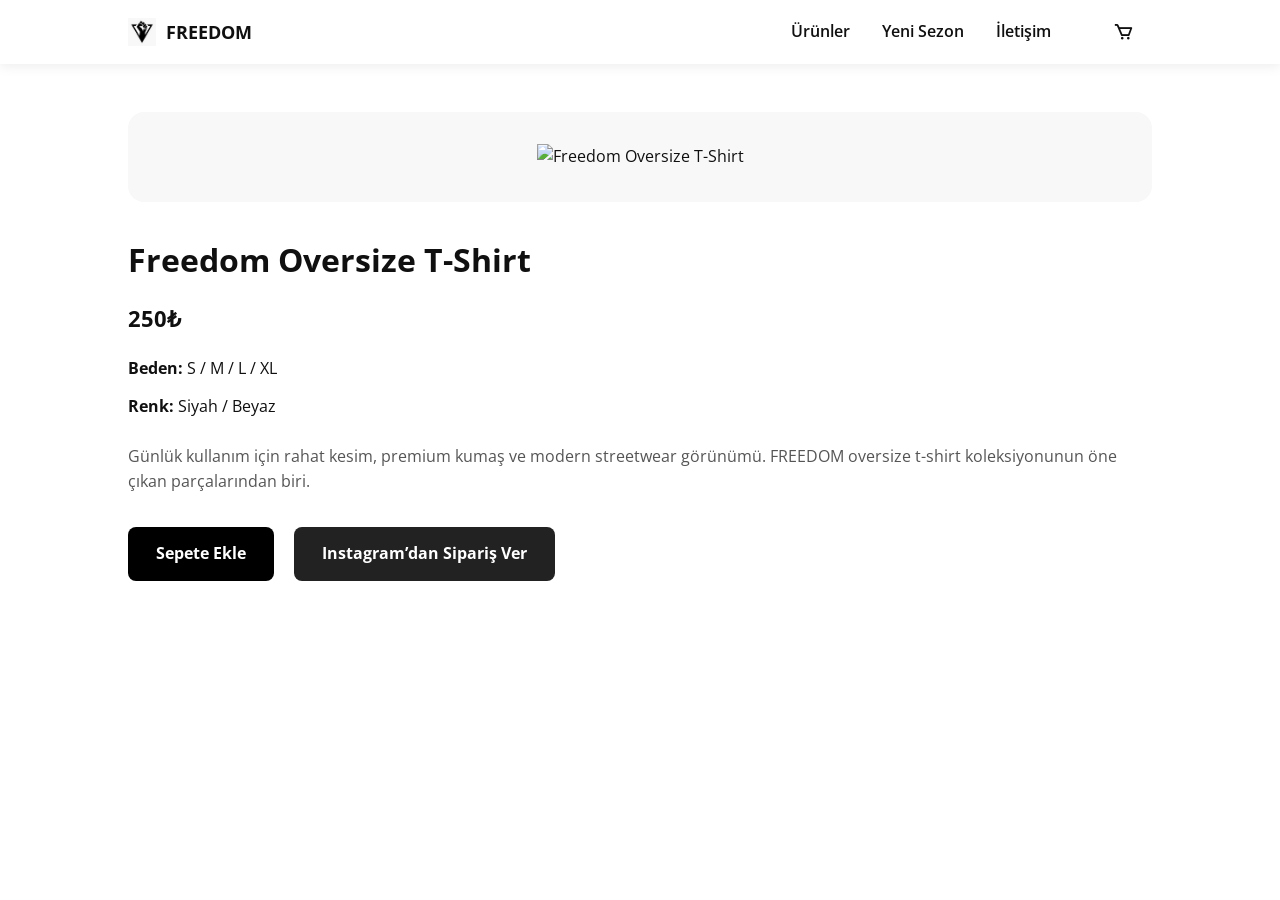
==== urun1.html @ 4a652e44 "Create urun1.html" ====
<!DOCTYPE html>
<html lang="tr">
<head>
    <meta charset="UTF-8">
    <meta name="viewport" content="width=device-width, initial-scale=1.0">
    <title>Freedom Oversize T-Shirt | FREEDOM</title>

    <link href='https://cdn.jsdelivr.net/npm/boxicons@2.0.5/css/boxicons.min.css' rel='stylesheet'>
    <link rel="stylesheet" href="css/styles.css">
</head>
<body>

    <header class="l-header">
        <nav class="nav bd-grid">
            <div>
                <a href="index.html" class="nav__logo">
                    <img src="img/logo.png" alt="FREEDOM Logo" class="logo-img">
                    <span>FREEDOM</span>
                </a>
            </div>

            <div class="nav__menu">
                <ul class="nav__list">
                    <li class="nav__item"><a href="index.html#featured" class="nav__link">Ürünler</a></li>
                    <li class="nav__item"><a href="index.html#new" class="nav__link">Yeni Sezon</a></li>
                    <li class="nav__item"><a href="index.html#iletisim" class="nav__link">İletişim</a></li>
                </ul>
            </div>

            <div>
                <a href="index.html#featured" class="nav__cart-link">
                    <i class='bx bx-cart nav__cart'></i>
                </a>
            </div>
        </nav>
    </header>

    <main class="section" style="padding-top: 7rem;">
        <div class="bd-grid" style="grid-template-columns: 1fr; gap: 3rem;">
            
            <div style="display: grid; grid-template-columns: 1fr; gap: 2rem; align-items: center;">
                
                <div style="background:#f8f8f8; border-radius:16px; padding:2rem; text-align:center;">
                    <img src="img/tshirt1.jpeg" alt="Freedom Oversize T-Shirt" style="max-width: 100%; width: 380px;">
                </div>

                <div>
                    <h1 style="font-size:2rem; margin-bottom:1rem;">Freedom Oversize T-Shirt</h1>
                    <p style="font-size:1.4rem; font-weight:700; margin-bottom:1.2rem;">250₺</p>

                    <p style="margin-bottom:.8rem;"><strong>Beden:</strong> S / M / L / XL</p>
                    <p style="margin-bottom:1.5rem;"><strong>Renk:</strong> Siyah / Beyaz</p>

                    <p style="margin-bottom:2rem; color:#555;">
                        Günlük kullanım için rahat kesim, premium kumaş ve modern streetwear görünümü.
                        FREEDOM oversize t-shirt koleksiyonunun öne çıkan parçalarından biri.
                    </p>

                    <a href="#" class="button" style="margin-right: 1rem;">Sepete Ekle</a>
                    <a href="https://instagram.com/freedomwear" target="_blank" class="button" style="background:#222;">Instagram’dan Sipariş Ver</a>
                </div>

            </div>
        </div>
    </main>

</body>
</html>
---- css/styles.css ----
/*===== GOOGLE FONTS =====*/
@import url("https://fonts.googleapis.com/css2?family=Open+Sans:wght@400;600;700&display=swap");

/*===== VARIABLES CSS =====*/
:root {
  --header-height: 3rem;
  --font-semi: 600;
  --font-bold: 700;
}

/*===== Colores =====*/
:root {
  --first-color: #000000;
  --first-color-alt: #222222;
  --white-color: #FAFAFF;
  --dark-color: #101010;
  --dark-color-light: #606060;
  --gray-color: #F8F8F8;
}

/*===== Fuente y tipografia =====*/
:root {
  --body-font: 'Open Sans', sans-serif;
  --big-font-size: 3rem;
  --h1-font-size: 1.5rem;
  --h2-font-size: 1.25rem;
  --normal-font-size: .938rem;
  --small-font-size: .75rem;
}

@media screen and (min-width: 767px) {
  :root {
    --big-font-size: 6rem;
    --h1-font-size: 2.25rem;
    --h2-font-size: 1.5rem;
    --normal-font-size: 1rem;
    --small-font-size: .813rem;
  }
}

/*===== Margenes =====*/
:root {
  --mb-1: 0.5rem;
  --mb-2: 1rem;
  --mb-3: 1.5rem;
  --mb-4: 2rem;
}

/*===== z index =====*/
:root {
  --z-tooltip: 10;
  --z-fixed: 100;
}

/*===== BASE =====*/
*, ::before, ::after {
  box-sizing: border-box;
}

html {
  scroll-behavior: smooth;
}

body {
  margin: var(--header-height) 0 0 0;
  font-family: var(--body-font);
  font-size: var(--normal-font-size);
  color: var(--dark-color);
  line-height: 1.6;
}

h1, h2, p {
  margin: 0;
}

ul {
  margin: 0;
  padding: 0;
  list-style: none;
}

a {
  text-decoration: none;
  color: var(--dark-color);
}

img {
  max-width: 100%;
  height: auto;
}

/*===== CLASS CSS ===== */
.section
{
  padding: 3rem 0;
}

.section-title
{
  font-size: var(--h2-font-size);
  color: var(--dark-color);
  margin: var(--mb-4) 0 var(--mb-1);
  text-align: center;
}

.section-all
{
  display: block;
  font-size: var(--small-font-size);
  font-weight: var(--font-semi);
  color: var(--dark-color-light);
  text-align: center;
  margin-bottom: var(--mb-2);
}

/*===== LAYOUT =====*/
.bd-grid
{
  max-width: 1024px;
  display: grid;
  grid-template-columns: 100%;
  grid-column-gap: 2rem;
  width: calc(100% - 3rem);
  margin-left: var(--mb-3);
  margin-right: var(--mb-3);
}

.l-header
{
  width: 100%;
  position: fixed;
  top: 0;
  left: 0;
  z-index: var(--z-fixed);
  background:#fff;
box-shadow:0 2px 12px rgba(0,0,0,.08);
}

/*===== NAV =====*/
.nav
{
  height: var(--header-height);
  display: flex;
  justify-content: space-between;
  align-items: center;
}

@media screen and (max-width: 767px)
{
  .nav__menu
  {
    position: fixed;
    top: var(--header-height);
    right: -100%;
    width: 80%;
    height: 100%;
    padding: 2rem;
    background-color: var(--white-color);
    transition: .5s;
  }

  .nav__item
  {
    margin-bottom: var(--mb-4);
  }

  .nav__link
  {
    color: var(--dark-color);
    font-weight: var(--font-semi);
  }

  .nav__link:hover
  {
    color: var(--first-color);
  }

  .nav__logo
  {
    font-weight: var(--font-bold);
  }

  .nav__cart
  {
    font-size: 1.5rem;
    margin-right: var(--mb-2);
  }

  .nav__toggle
  {
    font-size: 1.5rem;
    cursor: pointer;
  }
}


/*=== Show menu ===*/
.show
{
  right: 0;
}

.active
{
  color: var(--first-color);
}

/*===== HOME =====*/
.home
{
  background-color: var(--gray-color);
}

.home__container
{
  position: relative;
  min-height: calc(100vh - 3rem);
  display: flex;
  flex-direction: column;
  justify-content: center;
  row-gap: 2rem;
  padding: 2rem 1rem 3rem;
}

.home__data
{
  z-index: 2;
  text-align: center;
}

.home__title
{
  font-size: var(--big-font-size);
  line-height: 1;
  letter-spacing: .35rem;
  margin-bottom: 2rem;
}

.home__title span
{
  display: block;
  font-size: var(--h1-font-size);
  margin-top: 1rem;
}

.home__img
{
  display: block;
  width: 280px;
  max-width: 100%;
  height: auto;
  margin: 0 auto;
  object-fit: contain;
}


/*BUTTONS*/
.button
{
  display: inline-block;
  background:#000;
  color:#fff;
  padding:14px 28px;
 border-radius:8px;
  font-weight:700;
  transition:.3s;
}

.button:hover{
  background:#333;
  transform:translateY(-2px);
}


/*===== COLLECTION =====*/
.collection__container
{
  row-gap: 2rem;
}

.collection__box
{
  display: flex;
  justify-content: space-between;
  align-items: center;
  padding: 0 1.5rem;
  background-color: var(--gray-color);
  transition: .3s;
}

.collection__box:hover
{
  transform: translateY(-.5rem);
}

.collection__img
{
  width: 100px;
}

.collection__title
{
  font-size: var(--h1-font-size);
  list-style: 1.2;
  margin-bottom: var(--mb-2);
  text-transform: uppercase;
  font-weight: var(--font-semi);
}

.collection__subtitle
{
  font-size: var(--h2-font-size);
  color: var(--dark-color-light);
}

.collection__view
{
  font-size: var(--small-font-size);
  color: var(--dark-color-light);
}

.collection__view:hover
{
  text-decoration: underline;
}

/*===== FEATURED PRODUCTS =====*/
.featured__container
{
  row-gap: 2rem;
}

.featured__product
{
  transition: .3s;
}

.featured__product:hover
{
  transform: translateY(-.5rem);
}

.featured__box
{
   position: relative;
    display: flex;
    justify-content: center;
    align-items: center;
    background-color: var(--gray-color);

    min-height: 250px;
}
.featured__img{
    width: 220px;
    height: auto;
    display: block;
  }
.featured__new
{
  position: absolute;
  top: 0;
  left: 0;
  background-color: var(--first-color);
  color: var(--white-color);
  padding: .3rem .75rem;
  font-size: var(--small-font-size);
}

.featured__data
{
  text-align: center;
    margin-top: 30px;
}

.featured__name
{
  margin-bottom: var(--mb-1);
  text-transform: uppercase;
  font-size: var(--normal-font-size);
}

.featured__price
{
  color: var(--dark-color-light);
  font-weight: var(--font-semi);
}

.featured__info
{
  font-size: 0.85rem;
  color: var(--dark-color-light);
  margin-top: 6px;
  line-height: 1.4;
}


/*===== OFFER =====*/
.offer__bg
{
  background: url('../img/offer.jpg') no-repeat center/cover;
  text-align: center;
}

.offer__data
{
  padding: 3.5rem .25rem;
  background: rgba(0, 0, 0, .5);
  color: var(--white-color);
}

.offer__title
{
  font-size: var(--h1-font-size);
  letter-spacing: .2rem;
  text-transform: uppercase;
  font-weight: var(--font-semi);
}

.offer__description
{
  margin-bottom: var(--mb-2);
  letter-spacing: .2rem;
}


/*===== NEW ARRIVALS =====*/
.new__container
{
  display: grid;
  grid-template-columns: repeat(2, 1fr);
  gap: 1.5rem;
}

.new__box
{
  position: relative;
  background-color: var(--gray-color);
  overflow: hidden;
  border-radius: 10px;
  padding: 12px;
  min-height: 260px;

  display: flex;
  justify-content: center;
  align-items: center;
}

.new__img
{
  width: 100%;
  max-width: 220px;
  height: 220px;
  object-fit: contain;
  display: block;
  margin: 0 auto;
}

.new__box:hover .new__link
{
  bottom: 0;
}

.new__link
{
  position: absolute;
  left: 0;
  bottom: -100%;
  width: 100%;
  height: 100%;
  display: flex;
  justify-content: center;
  align-items: center;
  background: rgba(0, 0, 0, 0.18);
  transition: .3s;
}


/*===== NEWSLETTER =====*/
.newsletter
{
  text-align: center;
}

.newsletter__description
{
  margin-bottom: var(--mb-2);
  font-size: var(--small-font-size);
  color: var(--dark-color-light);
}

.newsletter__form
{
  display: grid;
  grid-template-columns: 1fr .5fr;
}

.newsletter__input
{
  outline: none;
  border: none;
  background-color: var(--gray-color);
  padding: 0 1rem;
}


/*===== SPONSORS =====*/
.sponsors__container
{
  grid-template-columns: repeat(2, 1fr);
  row-gap: 2rem;
  padding: 1.5rem 0;
}

.sponsors__logo
{
  display: flex;
  justify-content: center;
}

.sponsors__logo img
{
  width: 80px;
  filter: opacity(70%);
}

.sponsors__logo img:hover
{
  filter: none;
}

/*===== FOOTER =====*/
.footer
{
  background-color: var(--dark-color);
  color: var(--white-color);
}

.footer__container
{
  row-gap: 1.5rem;
  margin-bottom: var(--mb-4);
}

.footer__title
{
  margin-bottom: var(--mb-1);
}

.footer__deal
{
  margin-bottom: var(--mb-2);
}

.footer__store
{
  width: 100px;
}

.footer__link, .footer__social
{
  color: var(--dark-color-light);
}

.footer__link:hover
{
  text-decoration: underline;
}

.footer__social
{
  font-size: 1.3rem;
  margin-right: var(--mb-1);
}

.footer__copy
{
  border-top: 1px solid var(--dark-color-light);
  padding-top: 3rem;
  text-align: center;
  color: var(--dark-color-light);
  font-size: var(--small-font-size);
}


@media screen and (min-width: 768px)
{
  body
  {
    margin: 0;
  }

  .section-all
  {
    margin-bottom: var(--mb-4);
  }

  .nav
  {
    height: calc(var(--header-height) + 1rem);
    display: flex;
    align-items: center;
    justify-content: space-between;
  }

  .nav__logo
  {
    display: flex;
    align-items: center;
    gap: 10px;
    font-weight: var(--font-bold);
  }

  .nav__menu
  {
    margin-left: auto;
    margin-right: 1.5rem;
  }

  .nav__list
  {
    display: flex;
    align-items: center;
    gap: 2rem;
  }

  .nav__item
  {
    margin: 0;
  }

  .nav__link
  {
    display: inline-block;
    font-weight: var(--font-semi);
  }

  .nav__cart
  {
    font-size: 1.3rem;
    cursor: pointer;
    margin-right: .75rem;
    padding: 6px;
  }

  .nav__toggle
  {
    display: none;
  }

  .home__container
  {
    height: 100vh;
  }

  .home__data
  {
    padding: 0;
    height: max-content;
    align-self: center;
  }

  .home__title
  {
    line-height: 1.1;
  letter-spacing: .5rem;
  }
.home__title span
{
  display: block;
  margin-top: 1rem;
  font-size: var(--h1-font-size);
  letter-spacing: .35rem;
}
  .home__img
  {
    width: 370px;
  }

  .collection__container
  {
    grid-template-columns: repeat(2, 1fr);
    grid-template-rows: 1fr;
  }

  .collection__box
  {
    padding: .5rem 3rem 0;
  }

  .collection__img
  {
    width: 130px;
  }

  .featured__container,
  .sponsors__container,
  .footer__container
  {
    grid-template-columns: repeat(4, 1fr);
  }

  .offer__data
  {
    padding: 5rem 0;
  }

  .new__container
  {
    grid-template-columns: repeat(3, 1fr);
  }

  .newsletter__form
  {
    width: 400px;
    margin: 0 auto;
  }

  .footer__container
  {
    padding: 2rem 0;
  }
}

@media screen and (min-width: 1024px)
{
  .bd-grid
  {
    margin-left: auto;
    margin-right: auto;
  }

  .home__container
  {
    min-height: calc(100vh - 3rem);
    display: grid;
    grid-template-columns: 1fr 1fr;
    justify-content: space-between;
    align-items: center;
    column-gap: 2rem;
    padding: 5rem 4rem 3rem;
  }

  .home__data
  {
    text-align: left;
    max-width: 520px;
    z-index: 2;
    padding-top: 0;
    align-self: center;
  }

  .home__title
  {
    margin-bottom: 2rem;
    line-height: 1;
    letter-spacing: .45rem;
  }

  .home__title span
  {
    display: block;
    margin-top: 1rem;
    font-size: var(--h1-font-size);
    letter-spacing: .35rem;
  }

  .home__img
  {
    width: 760px;
    max-width: 100%;
    margin: 0;
    justify-self: end;
    transform: translateY(20px);
  }
}

.logo-img
{
  width: 28px !important;
  height: 28px !important;
  object-fit: contain;
}

.nav__logo span
{
  font-size: 18px;
  font-weight: bold;
}
.nav__logo
{
  display: flex;
  align-items: center;
  gap: 10px;
  line-height: 1;
}

.logo-img
{
  display: block;
}

@media screen and (max-width: 768px)
{
  .nav__logo
  {
    display: flex;
    align-items: center;
    gap: 10px;
  }

  .nav__logo span
  {
    display: inline-block;
    line-height: 1;
    transform: translateY(1px);
  }
}

.featured__img
{
  width: 220px;
  height: auto;
  display: block;
  margin: 20px auto;
}
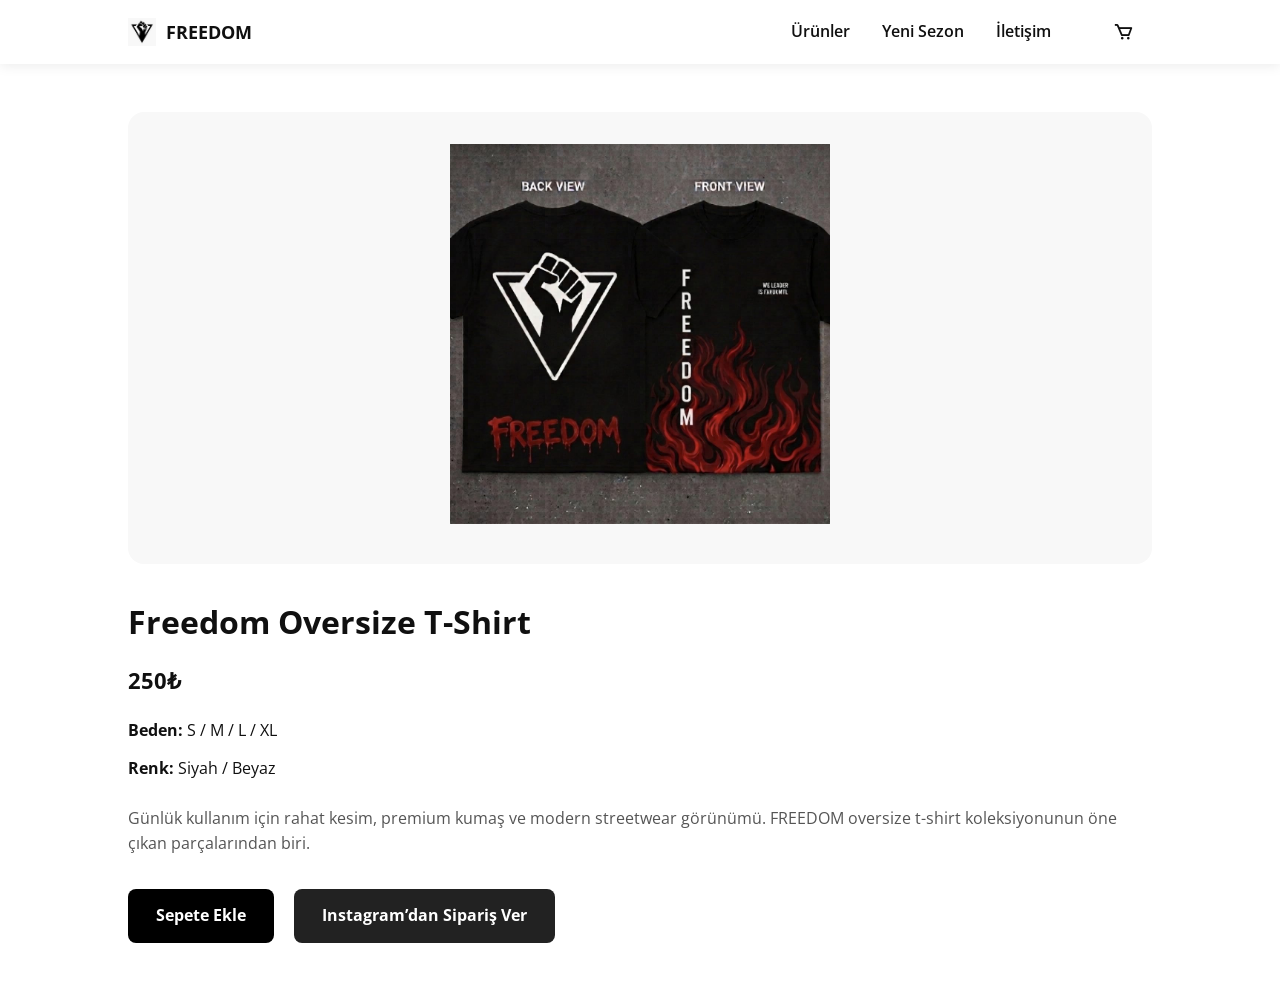
==== commit bda6226c: "Update urun1.html" ====
--- a/urun1.html
+++ b/urun1.html
@@ -41,7 +41,7 @@
             <div style="display: grid; grid-template-columns: 1fr; gap: 2rem; align-items: center;">
                 
                 <div style="background:#f8f8f8; border-radius:16px; padding:2rem; text-align:center;">
-                    <img src="img/tshirt1.jpeg" alt="Freedom Oversize T-Shirt" style="max-width: 100%; width: 380px;">
+                    <img src="img/tshirt4.jpeg" alt="Freedom Oversize T-Shirt" style="max-width: 100%; width: 380px;">
                 </div>
 
                 <div>
--- a/css/styles.css
+++ b/css/styles.css
@@ -332,6 +332,8 @@
 
 .featured__product
 {
+  display: block;
+  color: var(--dark-color);
   transition: .3s;
 }
 
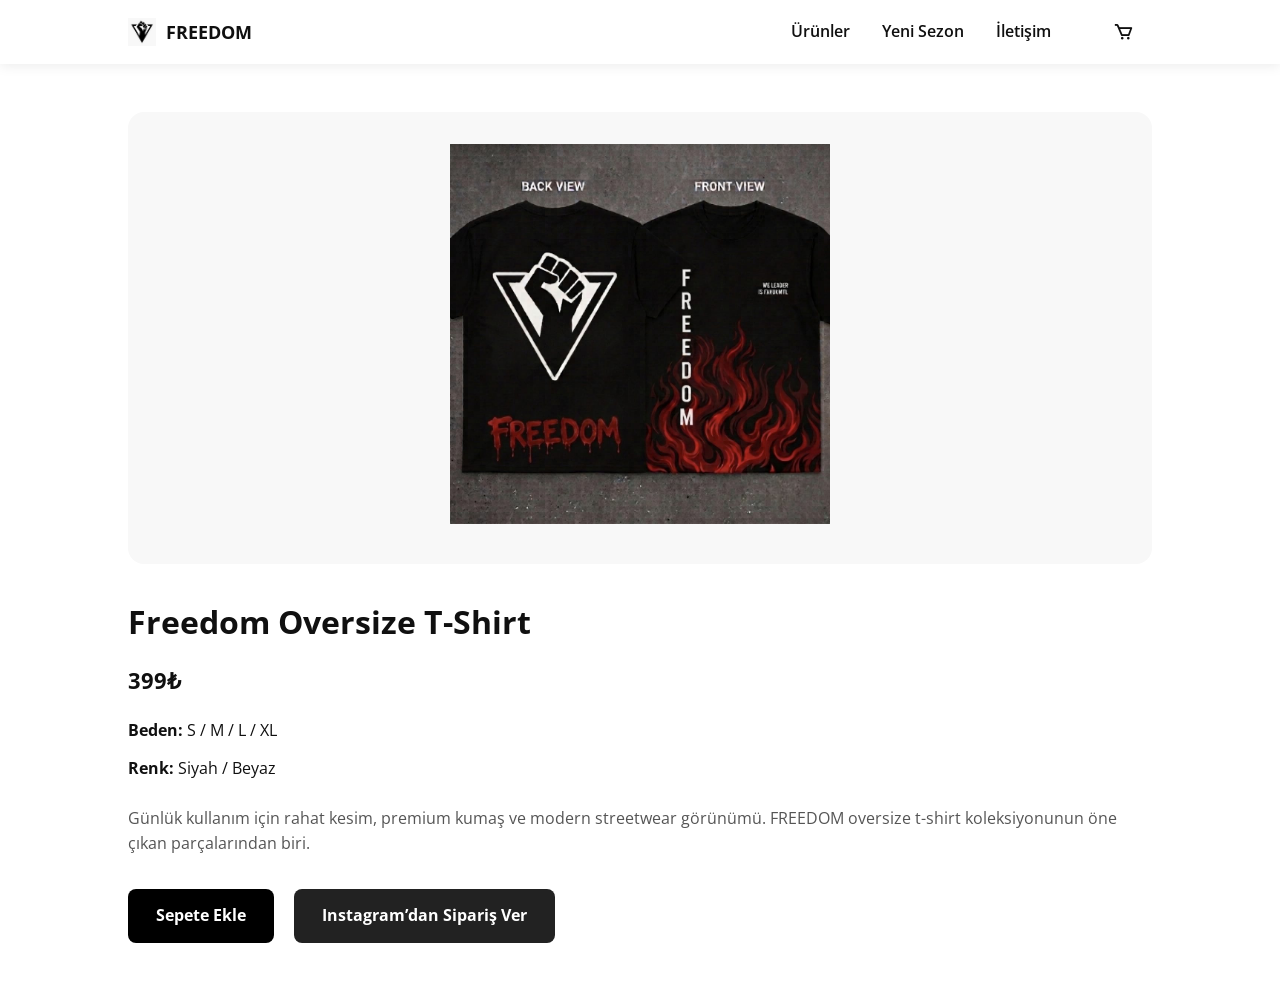
==== commit f266101d: "Update urun1.html" ====
--- a/urun1.html
+++ b/urun1.html
@@ -46,7 +46,7 @@
 
                 <div>
                     <h1 style="font-size:2rem; margin-bottom:1rem;">Freedom Oversize T-Shirt</h1>
-                    <p style="font-size:1.4rem; font-weight:700; margin-bottom:1.2rem;">250₺</p>
+                    <p style="font-size:1.4rem; font-weight:700; margin-bottom:1.2rem;">399₺</p>
 
                     <p style="margin-bottom:.8rem;"><strong>Beden:</strong> S / M / L / XL</p>
                     <p style="margin-bottom:1.5rem;"><strong>Renk:</strong> Siyah / Beyaz</p>
